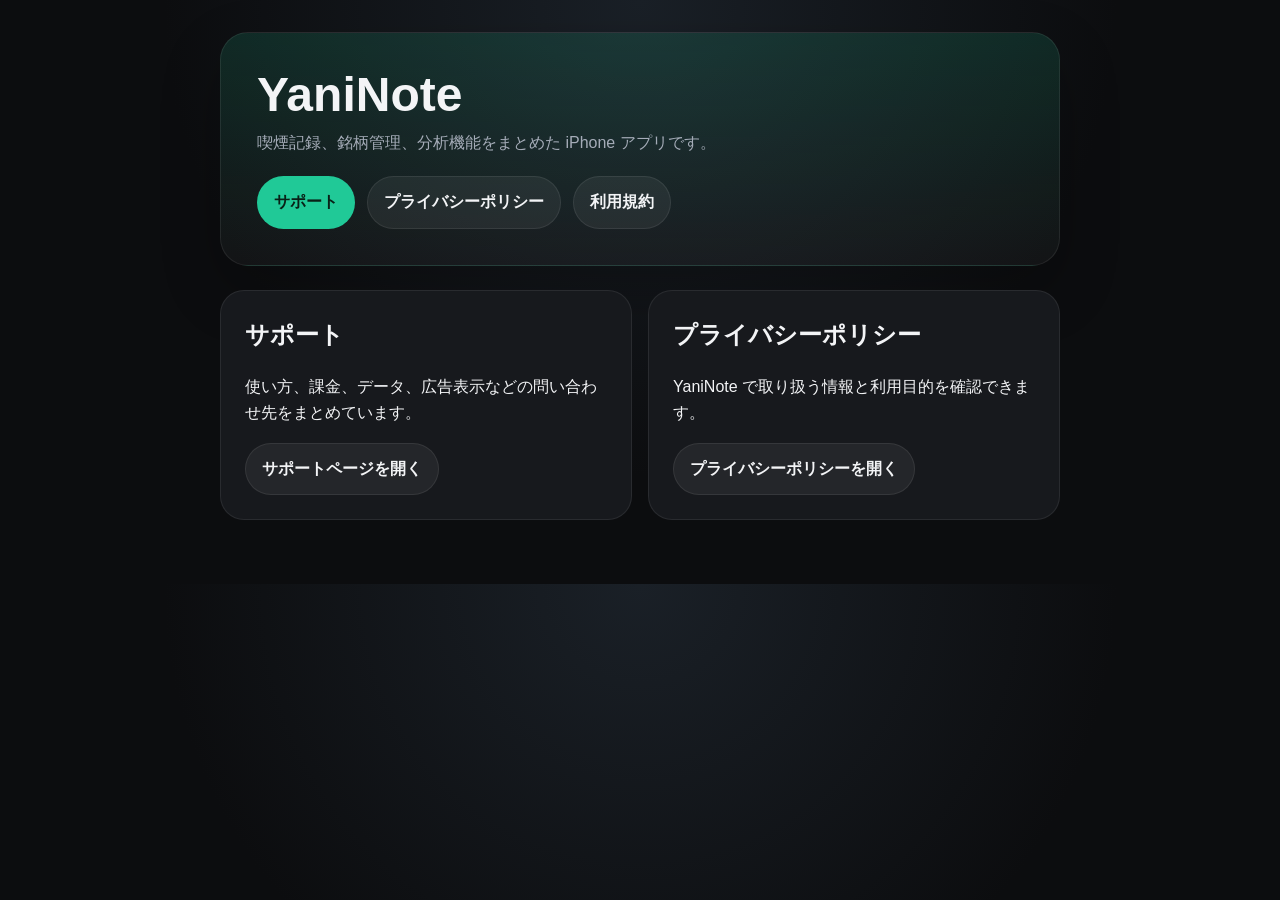
==== index.html @ ce193fa7 "Initial Pages site" ====
<!doctype html>
<html lang="ja">
  <head>
    <meta charset="utf-8">
    <meta name="viewport" content="width=device-width, initial-scale=1">
    <title>YaniNote</title>
    <meta name="description" content="YaniNote のサポートとプライバシーポリシー">
    <link rel="stylesheet" href="./styles.css">
  </head>
  <body>
    <main class="wrap">
      <section class="hero">
        <h1>YaniNote</h1>
        <p>喫煙記録、銘柄管理、分析機能をまとめた iPhone アプリです。</p>
        <nav class="nav">
          <a class="primary" href="./support.html">サポート</a>
          <a href="./privacy.html">プライバシーポリシー</a>
          <a href="https://www.apple.com/legal/internet-services/itunes/dev/stdeula/">利用規約</a>
        </nav>
      </section>

      <section class="grid two section">
        <article class="card">
          <h2>サポート</h2>
          <p>使い方、課金、データ、広告表示などの問い合わせ先をまとめています。</p>
          <a class="button" href="./support.html">サポートページを開く</a>
        </article>

        <article class="card">
          <h2>プライバシーポリシー</h2>
          <p>YaniNote で取り扱う情報と利用目的を確認できます。</p>
          <a class="button" href="./privacy.html">プライバシーポリシーを開く</a>
        </article>
      </section>
    </main>
  </body>
</html>
---- styles.css ----
:root {
  color-scheme: light dark;
  --bg: #0c0d0f;
  --card: #17191d;
  --border: rgba(255, 255, 255, 0.08);
  --text: #f3f4f6;
  --muted: #a5acb8;
  --accent: #20c997;
}

* {
  box-sizing: border-box;
}

body {
  margin: 0;
  font-family: -apple-system, BlinkMacSystemFont, "SF Pro Display", "Helvetica Neue", sans-serif;
  background: radial-gradient(circle at top, #1a2027 0%, var(--bg) 55%);
  color: var(--text);
  line-height: 1.65;
}

.wrap {
  width: min(840px, calc(100% - 32px));
  margin: 0 auto;
  padding: 32px 0 64px;
}

.hero {
  padding: 36px;
  border-radius: 28px;
  background: linear-gradient(180deg, rgba(32, 201, 151, 0.15), rgba(255, 255, 255, 0.03));
  border: 1px solid var(--border);
  box-shadow: 0 24px 60px rgba(0, 0, 0, 0.24);
}

.hero h1 {
  margin: 0 0 8px;
  font-size: clamp(32px, 5vw, 48px);
  line-height: 1.1;
}

.hero p {
  margin: 0;
  color: var(--muted);
}

.nav {
  display: flex;
  gap: 12px;
  margin-top: 20px;
  flex-wrap: wrap;
}

.nav a,
.button {
  display: inline-flex;
  align-items: center;
  justify-content: center;
  padding: 12px 16px;
  border-radius: 999px;
  background: rgba(255, 255, 255, 0.06);
  border: 1px solid var(--border);
  color: var(--text);
  text-decoration: none;
  font-weight: 600;
}

.nav a.primary,
.button.primary {
  background: var(--accent);
  color: #092117;
  border-color: transparent;
}

.grid {
  display: grid;
  gap: 16px;
  margin-top: 24px;
}

.card {
  padding: 24px;
  border-radius: 24px;
  background: var(--card);
  border: 1px solid var(--border);
}

.card h2,
.card h3 {
  margin-top: 0;
}

.list {
  margin: 0;
  padding-left: 18px;
}

.list li + li {
  margin-top: 8px;
}

.meta {
  color: var(--muted);
  font-size: 14px;
}

.section {
  margin-top: 24px;
}

a {
  color: #9be8cf;
}

@media (min-width: 720px) {
  .grid.two {
    grid-template-columns: 1fr 1fr;
  }
}
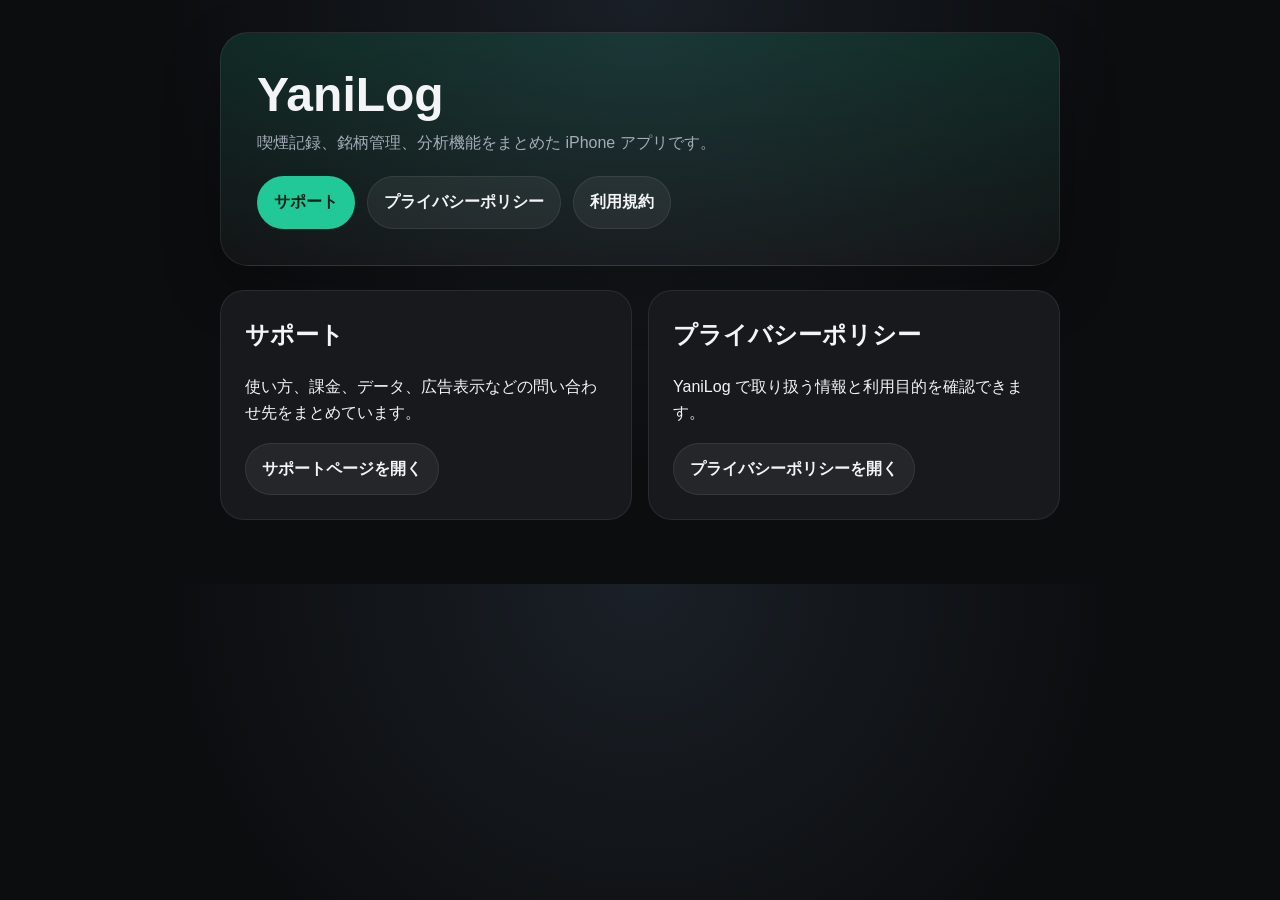
==== commit d883a048: "Rename site branding to YaniLog" ====
--- a/index.html
+++ b/index.html
@@ -3,14 +3,14 @@
   <head>
     <meta charset="utf-8">
     <meta name="viewport" content="width=device-width, initial-scale=1">
-    <title>YaniNote</title>
-    <meta name="description" content="YaniNote のサポートとプライバシーポリシー">
+    <title>YaniLog</title>
+    <meta name="description" content="YaniLog のサポートとプライバシーポリシー">
     <link rel="stylesheet" href="./styles.css">
   </head>
   <body>
     <main class="wrap">
       <section class="hero">
-        <h1>YaniNote</h1>
+        <h1>YaniLog</h1>
         <p>喫煙記録、銘柄管理、分析機能をまとめた iPhone アプリです。</p>
         <nav class="nav">
           <a class="primary" href="./support.html">サポート</a>
@@ -28,7 +28,7 @@
 
         <article class="card">
           <h2>プライバシーポリシー</h2>
-          <p>YaniNote で取り扱う情報と利用目的を確認できます。</p>
+          <p>YaniLog で取り扱う情報と利用目的を確認できます。</p>
           <a class="button" href="./privacy.html">プライバシーポリシーを開く</a>
         </article>
       </section>
